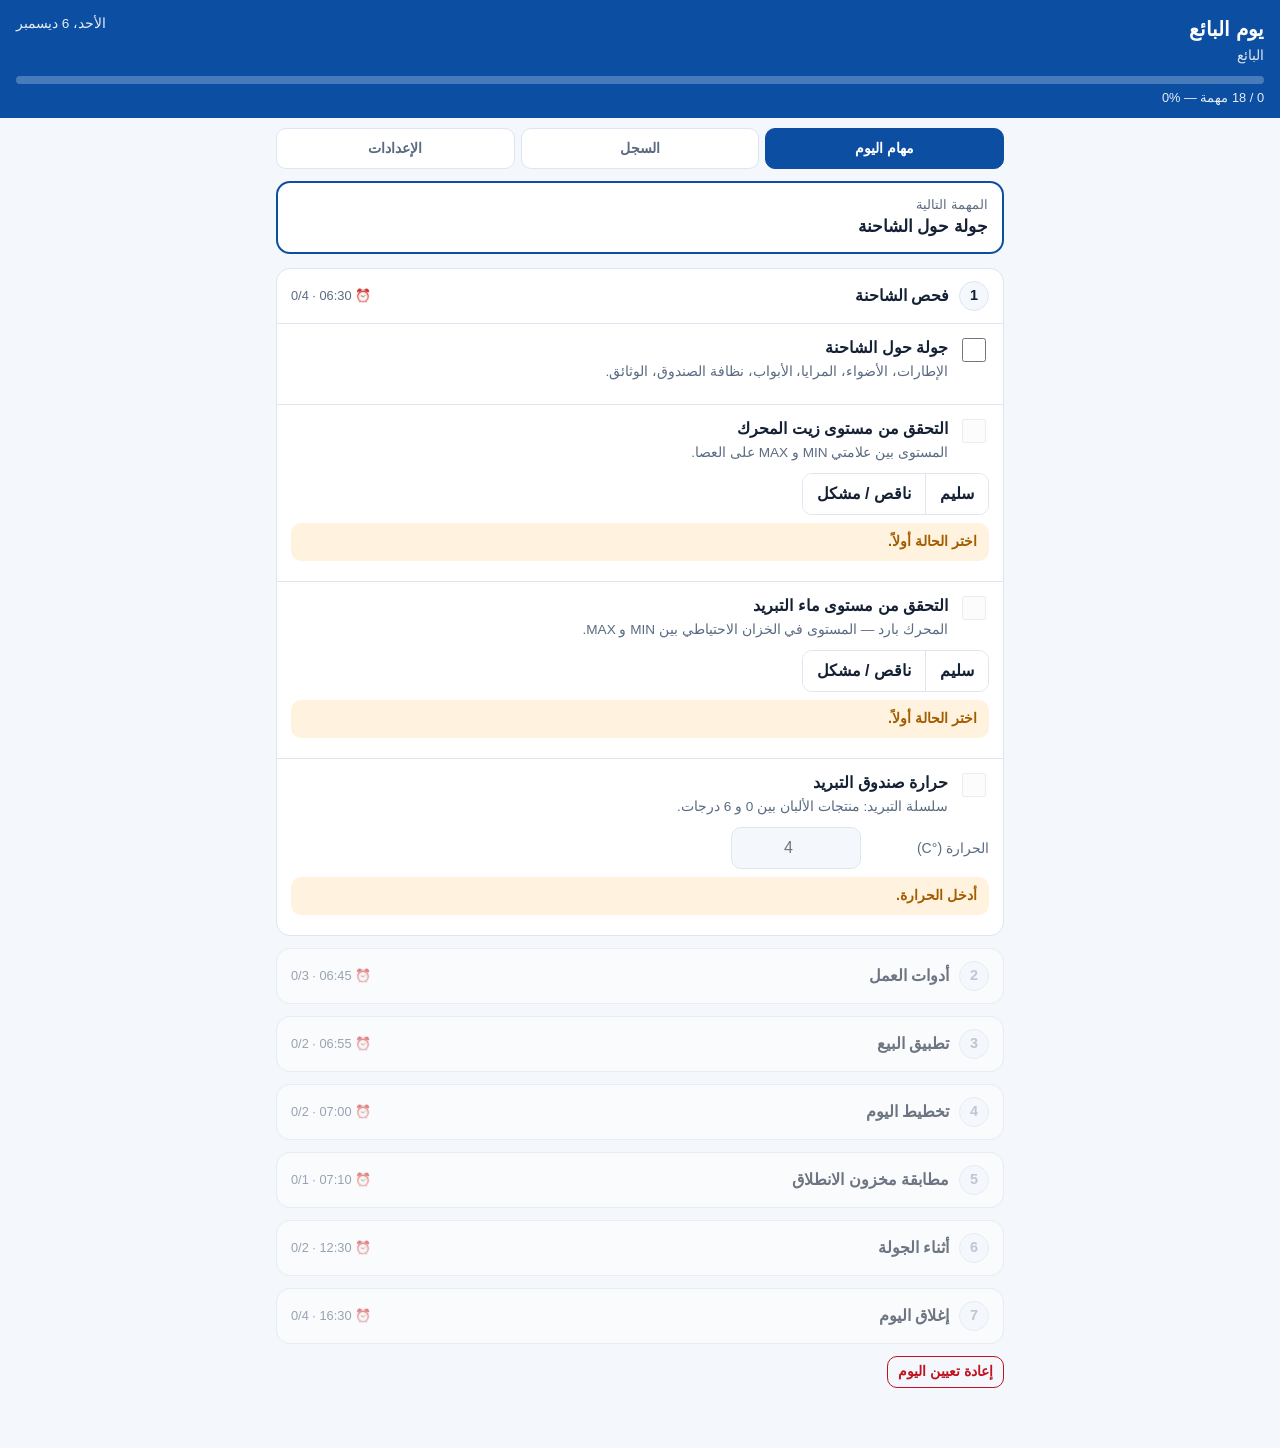
==== danone-vendeur/index.html @ bc98aaf3 "Add daily task reminder PWA for route salespeople Ordered checklist (truck, tools, sales app, client" ====
<!doctype html>
<html lang="ar" dir="rtl">
<head>
  <meta charset="utf-8">
  <meta name="viewport" content="width=device-width, initial-scale=1, viewport-fit=cover">
  <meta name="theme-color" content="#0b4ea2">
  <meta name="description" content="قائمة المهام اليومية للبائع بالترتيب مع التذكيرات والحسابات.">
  <title>يوم البائع</title>
  <link rel="manifest" href="manifest.json">
  <link rel="icon" href="icon.svg" type="image/svg+xml">
  <link rel="apple-touch-icon" href="icon.svg">
  <link rel="stylesheet" href="styles.css">
</head>
<body>
  <header class="topbar">
    <div class="topbar-row">
      <div>
        <h1>يوم البائع</h1>
        <p class="sub" id="who">—</p>
      </div>
      <div class="date" id="today">—</div>
    </div>
    <div class="progress" aria-label="نسبة الإنجاز">
      <div class="progress-bar" id="progressBar"></div>
    </div>
    <p class="progress-label" id="progressLabel">0%</p>
  </header>

  <nav class="tabs" role="tablist">
    <button class="tab active" data-view="day" role="tab">مهام اليوم</button>
    <button class="tab" data-view="history" role="tab">السجل</button>
    <button class="tab" data-view="settings" role="tab">الإعدادات</button>
  </nav>

  <div id="banner" class="banner hidden" role="alert"></div>

  <main id="view"></main>

  <script src="app.js"></script>
</body>
</html>
---- danone-vendeur/styles.css ----
:root {
  --bg: #f4f7fb;
  --card: #ffffff;
  --ink: #142033;
  --muted: #5b6b82;
  --line: #dde5f0;
  --brand: #0b4ea2;
  --brand-ink: #ffffff;
  --accent: #e30613;
  --ok: #138a4b;
  --ok-bg: #e5f5ec;
  --warn: #a35d00;
  --warn-bg: #fff3df;
  --bad: #c1121f;
  --bad-bg: #fde8ea;
  --lock: #9aa7b8;
  --radius: 14px;
}
@media (prefers-color-scheme: dark) {
  :root:not([data-theme="light"]) {
    --bg: #0e1520;
    --card: #172131;
    --ink: #e8eef7;
    --muted: #9aabc2;
    --line: #2a3850;
    --brand: #3d82e0;
    --ok: #4cc785;
    --ok-bg: #12301f;
    --warn: #f0b048;
    --warn-bg: #33270f;
    --bad: #ff6b74;
    --bad-bg: #3a161b;
    --lock: #5d6b80;
  }
}

* { box-sizing: border-box; }
html, body { margin: 0; }
body {
  background: var(--bg);
  color: var(--ink);
  font-family: "Segoe UI", Tahoma, "Noto Sans Arabic", "Geeza Pro", Arial, sans-serif;
  font-size: 16px;
  line-height: 1.5;
  padding-bottom: 48px;
}
button, input, textarea, select { font: inherit; color: inherit; }

.topbar {
  background: var(--brand);
  color: var(--brand-ink);
  padding: 14px 16px 10px;
  padding-top: max(14px, env(safe-area-inset-top));
  position: sticky; top: 0; z-index: 10;
}
.topbar-row { display: flex; justify-content: space-between; align-items: flex-start; gap: 12px; }
.topbar h1 { margin: 0; font-size: 1.25rem; }
.topbar .sub { margin: 2px 0 0; opacity: .85; font-size: .85rem; }
.topbar .date { font-size: .85rem; opacity: .9; text-align: left; }
.progress { margin-top: 10px; height: 8px; background: rgba(255,255,255,.25); border-radius: 99px; overflow: hidden; }
.progress-bar { height: 100%; width: 0; background: #fff; transition: width .3s; }
.progress-label { margin: 4px 0 0; font-size: .8rem; opacity: .9; }

.tabs { display: flex; gap: 6px; padding: 10px 16px 0; max-width: 760px; margin: 0 auto; }
.tab {
  flex: 1; border: 1px solid var(--line); background: var(--card); color: var(--muted);
  padding: 9px 6px; border-radius: 10px; cursor: pointer; font-weight: 600; font-size: .9rem;
}
.tab.active { background: var(--brand); color: var(--brand-ink); border-color: var(--brand); }

main { max-width: 760px; margin: 0 auto; padding: 12px 16px; }

.banner {
  max-width: 728px; margin: 10px auto 0; padding: 10px 14px; border-radius: 10px;
  background: var(--warn-bg); color: var(--warn); font-weight: 600; cursor: pointer;
}
.banner.hidden { display: none; }

.next {
  background: var(--card); border: 2px solid var(--brand); border-radius: var(--radius);
  padding: 12px 14px; margin-bottom: 14px;
}
.next .k { font-size: .8rem; color: var(--muted); }
.next .t { font-weight: 700; font-size: 1.05rem; }
.next.done { border-color: var(--ok); background: var(--ok-bg); }

.phase { background: var(--card); border: 1px solid var(--line); border-radius: var(--radius); margin-bottom: 12px; overflow: hidden; }
.phase > summary {
  list-style: none; cursor: pointer; padding: 12px 14px; display: flex; align-items: center; gap: 10px;
}
.phase > summary::-webkit-details-marker { display: none; }
.phase .num {
  flex: none; width: 30px; height: 30px; border-radius: 50%; display: grid; place-items: center;
  background: var(--bg); border: 1px solid var(--line); font-weight: 700; font-size: .9rem;
}
.phase.complete .num { background: var(--ok); color: #fff; border-color: var(--ok); }
.phase.locked { opacity: .6; }
.phase.locked .num { color: var(--lock); }
.phase .ph-title { flex: 1; font-weight: 700; }
.phase .ph-meta { font-size: .8rem; color: var(--muted); white-space: nowrap; }
.phase .locked-note { padding: 0 14px 12px; color: var(--muted); font-size: .9rem; }

.task { border-top: 1px solid var(--line); padding: 12px 14px; }
.task.done { background: var(--ok-bg); }
.task-head { display: flex; gap: 10px; align-items: flex-start; }
.task-head label { flex: 1; cursor: pointer; }
.task-title { font-weight: 600; }
.task-hint { font-size: .85rem; color: var(--muted); margin-top: 2px; }
.task input[type="checkbox"] { width: 24px; height: 24px; margin-top: 2px; accent-color: var(--ok); flex: none; }
.task input[type="checkbox"]:disabled { opacity: .4; }
.task-body { margin-top: 10px; }

.row { display: flex; flex-wrap: wrap; gap: 8px; align-items: center; margin-bottom: 8px; }
.row > label { font-size: .88rem; color: var(--muted); min-width: 120px; }
.field {
  border: 1px solid var(--line); background: var(--bg); border-radius: 10px; padding: 8px 10px; min-width: 0;
}
input.field[type="number"] { width: 130px; direction: ltr; text-align: center; }
textarea.field { width: 100%; min-height: 64px; resize: vertical; }
input.field[type="text"], input.field[type="tel"] { width: 100%; }

.seg { display: inline-flex; border: 1px solid var(--line); border-radius: 10px; overflow: hidden; }
.seg button { border: 0; background: var(--card); padding: 8px 14px; cursor: pointer; font-weight: 600; }
.seg button + button { border-right: 1px solid var(--line); }
.seg button.on-ok { background: var(--ok); color: #fff; }
.seg button.on-bad { background: var(--bad); color: #fff; }

.btn {
  border: 1px solid var(--brand); background: var(--brand); color: var(--brand-ink);
  border-radius: 10px; padding: 9px 14px; cursor: pointer; font-weight: 600;
}
.btn.ghost { background: transparent; color: var(--brand); }
.btn.wa { background: #1f9d55; border-color: #1f9d55; color: #fff; }
.btn.danger { background: transparent; color: var(--bad); border-color: var(--bad); }
.btn.sm { padding: 5px 10px; font-size: .85rem; }

.alert { border-radius: 10px; padding: 8px 12px; font-size: .9rem; margin: 8px 0; font-weight: 600; }
.alert.ok { background: var(--ok-bg); color: var(--ok); }
.alert.warn { background: var(--warn-bg); color: var(--warn); }
.alert.bad { background: var(--bad-bg); color: var(--bad); }

.kpis { display: grid; grid-template-columns: repeat(auto-fit, minmax(120px, 1fr)); gap: 8px; margin: 8px 0; }
.kpi { background: var(--bg); border: 1px solid var(--line); border-radius: 10px; padding: 8px 10px; }
.kpi .l { font-size: .78rem; color: var(--muted); }
.kpi .v { font-weight: 700; font-size: 1.1rem; direction: ltr; text-align: right; }
.kpi .v.ok { color: var(--ok); } .kpi .v.bad { color: var(--bad); } .kpi .v.warn { color: var(--warn); }

.table-wrap { overflow-x: auto; margin: 6px 0; }
table { width: 100%; border-collapse: collapse; font-size: .88rem; }
th, td { border-bottom: 1px solid var(--line); padding: 6px 4px; text-align: center; }
th { color: var(--muted); font-weight: 600; }
td:first-child, th:first-child { text-align: right; }
td input.field[type="number"] { width: 70px; padding: 6px 4px; }
td input.field[type="text"] { min-width: 110px; padding: 6px 8px; }
td.diff { font-weight: 700; direction: ltr; }
td.diff.ok { color: var(--ok); } td.diff.bad { color: var(--bad); }

ol.steps { margin: 0; padding-inline-start: 22px; }
ol.steps li { margin-bottom: 4px; }
ol.steps li b { color: var(--brand); }

.log { font-size: .85rem; color: var(--muted); margin: 6px 0 0; padding-inline-start: 18px; }

.card { background: var(--card); border: 1px solid var(--line); border-radius: var(--radius); padding: 14px; margin-bottom: 12px; }
.card h2 { margin: 0 0 10px; font-size: 1.05rem; }
.card h3 { margin: 14px 0 8px; font-size: .95rem; color: var(--muted); }
.muted { color: var(--muted); font-size: .88rem; }
.actions { display: flex; flex-wrap: wrap; gap: 8px; margin-top: 10px; }
.switch { display: flex; align-items: center; gap: 8px; margin: 8px 0; }
.switch input { width: 20px; height: 20px; }

@media (max-width: 420px) {
  .row > label { min-width: 100%; }
  input.field[type="number"] { width: 100%; }
  td input.field[type="number"] { width: 60px; }
}

pre.report { white-space: pre-wrap; direction: rtl; margin: 0; font-family: inherit; font-size: .9rem; }
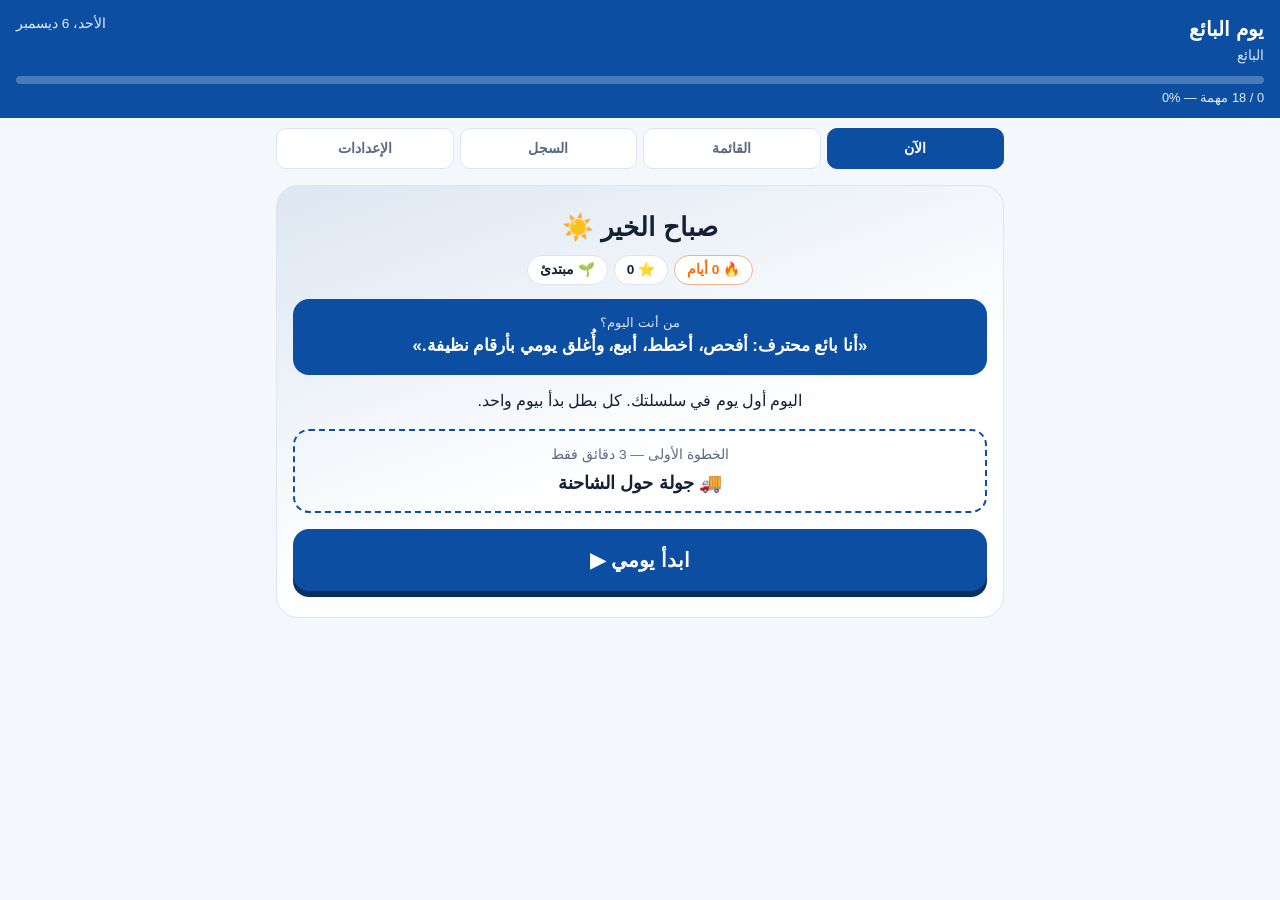
==== commit fb060c06: "Add Atomic Habits focus mode: one task at a time with streaks and rewards - Morning welcome screen: " ====
--- a/danone-vendeur/index.html
+++ b/danone-vendeur/index.html
@@ -27,7 +27,8 @@
   </header>
 
   <nav class="tabs" role="tablist">
-    <button class="tab active" data-view="day" role="tab">مهام اليوم</button>
+    <button class="tab active" data-view="focus" role="tab">الآن</button>
+    <button class="tab" data-view="day" role="tab">القائمة</button>
     <button class="tab" data-view="history" role="tab">السجل</button>
     <button class="tab" data-view="settings" role="tab">الإعدادات</button>
   </nav>
@@ -36,6 +37,9 @@
 
   <main id="view"></main>
 
+  <div id="celebrate" class="celebrate hidden" aria-live="polite"></div>
+
   <script src="app.js"></script>
+  <script src="focus.js"></script>
 </body>
 </html>
--- a/danone-vendeur/styles.css
+++ b/danone-vendeur/styles.css
@@ -176,3 +176,104 @@
 }
 
 pre.report { white-space: pre-wrap; direction: rtl; margin: 0; font-family: inherit; font-size: .9rem; }
+
+/* ===================== وضع خطوة بخطوة ===================== */
+:root { --gold: #f5b301; --fire: #ff6a00; }
+
+.chips { display: flex; flex-wrap: wrap; gap: 6px; justify-content: center; margin: 4px 0 12px; }
+.chip {
+  background: var(--card); border: 1px solid var(--line); border-radius: 99px;
+  padding: 4px 12px; font-size: .85rem; font-weight: 700;
+}
+.chip.fire { color: var(--fire); border-color: color-mix(in srgb, var(--fire) 40%, var(--line)); }
+
+/* Morning / finale screen */
+.intro {
+  text-align: center; padding: 22px 16px 26px; border-radius: 22px; margin-top: 4px;
+  background: linear-gradient(160deg, color-mix(in srgb, var(--brand) 14%, var(--card)), var(--card) 60%);
+  border: 1px solid var(--line);
+  animation: rise .45s ease-out;
+}
+.intro-sun { font-size: 1.6rem; font-weight: 800; margin-bottom: 8px; }
+.intro-msg { margin: 10px 4px; }
+.intro .kpis { text-align: right; }
+.identity {
+  margin: 14px 0; padding: 14px; border-radius: 16px;
+  background: var(--brand); color: var(--brand-ink);
+}
+.identity-k { font-size: .8rem; opacity: .85; }
+.identity-v { font-size: 1.05rem; font-weight: 700; line-height: 1.7; }
+.first-step {
+  margin: 16px 0; padding: 14px; border: 2px dashed var(--brand); border-radius: 16px;
+}
+.fs-k { color: var(--muted); font-size: .85rem; }
+.fs-v { font-size: 1.15rem; font-weight: 800; margin-top: 4px; }
+.trophy { font-size: 4.5rem; animation: pop .6s cubic-bezier(.2, 1.6, .4, 1); }
+
+.big-btn {
+  display: block; width: 100%; border: 0; border-radius: 16px; cursor: pointer;
+  padding: 16px; font-size: 1.25rem; font-weight: 800;
+  background: var(--brand); color: var(--brand-ink);
+  box-shadow: 0 6px 0 color-mix(in srgb, var(--brand) 60%, #000);
+  transition: transform .08s, box-shadow .08s;
+}
+.big-btn:active:not(:disabled) { transform: translateY(4px); box-shadow: 0 2px 0 color-mix(in srgb, var(--brand) 60%, #000); }
+.done-btn { background: var(--ok); box-shadow: 0 6px 0 color-mix(in srgb, var(--ok) 60%, #000); margin-top: 14px; }
+.done-btn:active:not(:disabled) { box-shadow: 0 2px 0 color-mix(in srgb, var(--ok) 60%, #000); }
+.big-btn:disabled { background: var(--lock); box-shadow: none; cursor: not-allowed; opacity: .7; }
+
+/* Progress dots grouped by phase */
+.dots { display: flex; justify-content: center; gap: 10px; flex-wrap: wrap; margin-bottom: 12px; }
+.dot-group { display: flex; gap: 4px; }
+.dot { width: 10px; height: 10px; border-radius: 50%; background: var(--line); }
+.dot.on { background: var(--ok); }
+.dot.now { background: var(--brand); box-shadow: 0 0 0 0 var(--brand); animation: pulse 1.4s infinite; }
+
+/* Task card */
+.f-card {
+  background: var(--card); border: 1px solid var(--line); border-radius: 22px;
+  padding: 18px 16px; text-align: center; animation: slideIn .35s ease-out;
+  box-shadow: 0 8px 24px rgba(0, 0, 0, .06);
+}
+.f-card.done { background: var(--card); }
+.f-phase { display: inline-block; font-size: .8rem; font-weight: 700; color: var(--brand); background: var(--bg); border-radius: 99px; padding: 3px 12px; }
+.f-icon { font-size: 3.6rem; line-height: 1.2; margin: 10px 0 2px; }
+.f-step { font-size: .85rem; color: var(--muted); }
+.f-title { font-size: 1.35rem; margin: 6px 0; line-height: 1.5; }
+.f-hint { margin: 4px 0; color: var(--muted); }
+.f-why { margin: 10px 0 4px; padding: 8px 12px; background: var(--warn-bg); color: var(--warn); border-radius: 12px; font-size: .9rem; font-weight: 600; }
+.f-body { text-align: right; margin-top: 12px; }
+.f-body:empty { display: none; }
+.f-card .seg { display: flex; width: 100%; }
+.f-card .seg button { flex: 1; padding: 12px; }
+.after { text-align: center; color: var(--muted); font-size: .9rem; margin: 14px 0 4px; }
+.road { text-align: center; background: var(--ok-bg); color: var(--ok); border-radius: 14px; padding: 10px; margin-bottom: 12px; font-weight: 600; }
+.link-btn { display: block; margin: 12px auto 0; background: none; border: 0; color: var(--brand); text-decoration: underline; cursor: pointer; font-weight: 600; }
+
+/* Celebration overlay */
+.celebrate {
+  position: fixed; inset: 0; z-index: 50; display: grid; place-items: center;
+  background: color-mix(in srgb, var(--bg) 70%, transparent); backdrop-filter: blur(3px); cursor: pointer;
+}
+.celebrate.hidden { display: none; }
+.cel-box {
+  background: var(--card); border-radius: 24px; padding: 24px 30px; text-align: center; max-width: 86vw;
+  box-shadow: 0 16px 40px rgba(0, 0, 0, .18); animation: pop .5s cubic-bezier(.2, 1.6, .4, 1);
+}
+.cel-icon { font-size: 3.4rem; }
+.cel-box.big .cel-icon { font-size: 4.6rem; }
+.cel-pts { direction: ltr; font-size: 2rem; font-weight: 900; color: var(--gold); }
+.cel-msg { font-size: 1.2rem; font-weight: 800; }
+.cel-id { margin-top: 8px; color: var(--brand); font-weight: 700; }
+.confetti { position: fixed; inset: 0; pointer-events: none; overflow: hidden; }
+.confetti i { position: absolute; top: -12px; width: 9px; height: 14px; border-radius: 2px; animation: fall 1.2s ease-in forwards; }
+
+@keyframes fall { to { top: 105vh; transform: rotate(540deg); } }
+@keyframes pop { 0% { transform: scale(.4); opacity: 0; } 100% { transform: scale(1); opacity: 1; } }
+@keyframes rise { from { transform: translateY(16px); opacity: 0; } to { transform: none; opacity: 1; } }
+@keyframes slideIn { from { transform: translateX(-30px); opacity: 0; } to { transform: none; opacity: 1; } }
+@keyframes pulse { 0% { box-shadow: 0 0 0 0 color-mix(in srgb, var(--brand) 60%, transparent); } 100% { box-shadow: 0 0 0 8px transparent; } }
+@media (prefers-reduced-motion: reduce) {
+  .intro, .f-card, .cel-box, .trophy, .dot.now { animation: none; }
+  .confetti { display: none; }
+}
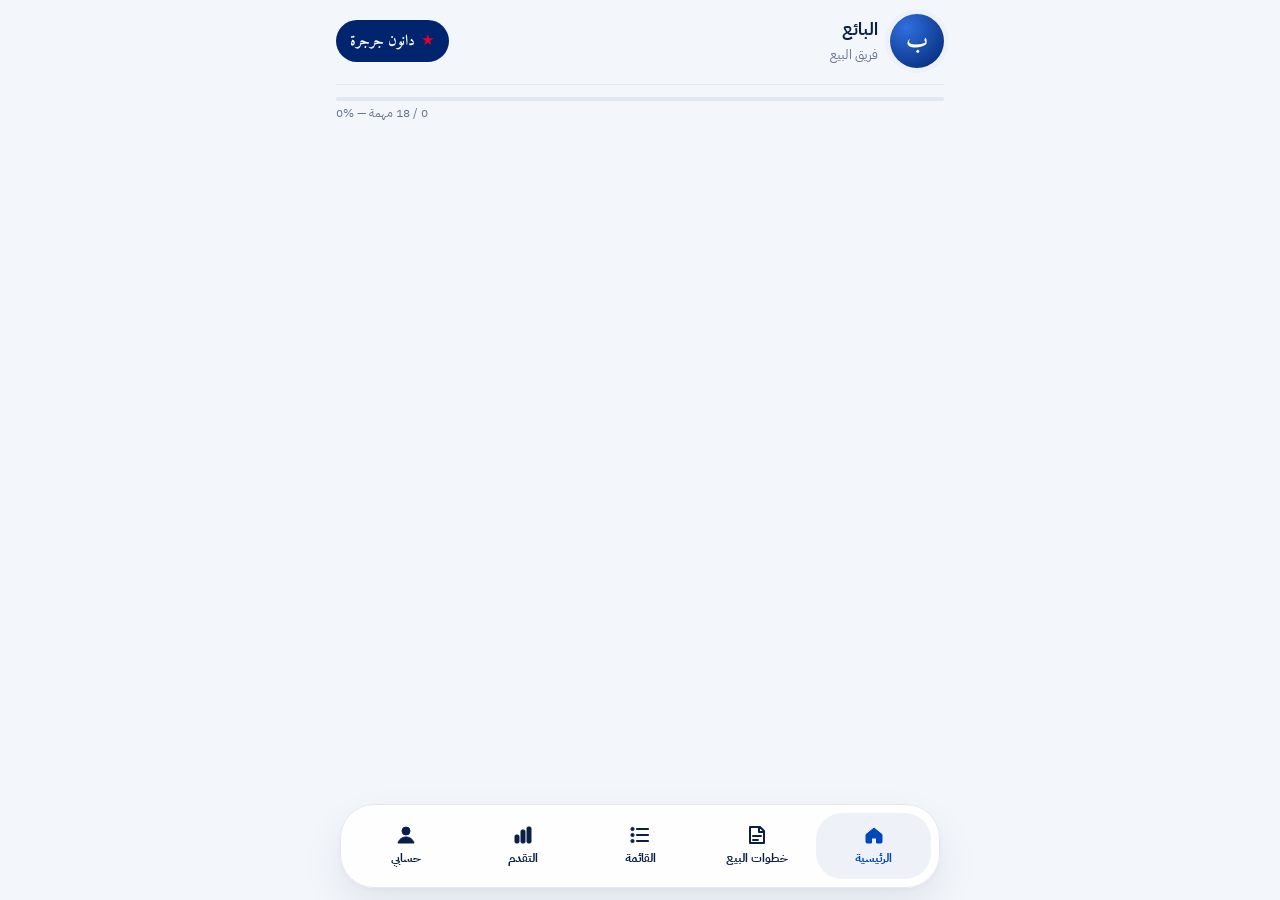
==== commit 6a74d8d3: "V2: Danone Djurdjura look, card-based daily flow, swipeable sales steps; keep v1 - Preserve the prev" ====
--- a/danone-vendeur/index.html
+++ b/danone-vendeur/index.html
@@ -3,39 +3,66 @@
 <head>
   <meta charset="utf-8">
   <meta name="viewport" content="width=device-width, initial-scale=1, viewport-fit=cover">
-  <meta name="theme-color" content="#0b4ea2">
-  <meta name="description" content="قائمة المهام اليومية للبائع بالترتيب مع التذكيرات والحسابات.">
-  <title>يوم البائع</title>
+  <meta name="theme-color" content="#F3F6FB" media="(prefers-color-scheme: light)">
+  <meta name="theme-color" content="#071330" media="(prefers-color-scheme: dark)">
+  <meta name="description" content="تطبيق البائع — مهام البائع اليومية خطوة بخطوة لفريق البيع في دانون جرجرة.">
+  <title>تطبيق البائع</title>
   <link rel="manifest" href="manifest.json">
   <link rel="icon" href="icon.svg" type="image/svg+xml">
-  <link rel="apple-touch-icon" href="icon.svg">
+  <link rel="apple-touch-icon" href="apple-touch-icon.png">
+  <meta name="apple-mobile-web-app-capable" content="yes">
+  <meta name="mobile-web-app-capable" content="yes">
+  <meta name="apple-mobile-web-app-title" content="تطبيق البائع">
+  <meta name="apple-mobile-web-app-status-bar-style" content="default">
+  <link rel="stylesheet" href="fonts/fonts.css">
   <link rel="stylesheet" href="styles.css">
 </head>
 <body>
-  <header class="topbar">
-    <div class="topbar-row">
-      <div>
-        <h1>يوم البائع</h1>
-        <p class="sub" id="who">—</p>
+  <header class="top">
+    <div class="top-row">
+      <button class="avatar tab-link" id="avatar" data-go="settings" aria-label="الإعدادات">ب</button>
+      <div class="who">
+        <div class="who-name" id="who">مرحباً</div>
+        <div class="who-sub" id="whoSub">فريق البيع</div>
       </div>
-      <div class="date" id="today">—</div>
+      <div class="brand">
+        <img class="brand-logo" src="brand/logo.png" alt="" onerror="this.remove()">
+        <span class="brand-name">دانون جرجرة</span>
+      </div>
     </div>
+    <div class="week" id="week"></div>
     <div class="progress" aria-label="نسبة الإنجاز">
       <div class="progress-bar" id="progressBar"></div>
+      <span class="progress-label" id="progressLabel">0/18</span>
     </div>
-    <p class="progress-label" id="progressLabel">0%</p>
   </header>
-
-  <nav class="tabs" role="tablist">
-    <button class="tab active" data-view="focus" role="tab">الآن</button>
-    <button class="tab" data-view="day" role="tab">القائمة</button>
-    <button class="tab" data-view="history" role="tab">السجل</button>
-    <button class="tab" data-view="settings" role="tab">الإعدادات</button>
-  </nav>
 
   <div id="banner" class="banner hidden" role="alert"></div>
 
   <main id="view"></main>
+
+  <nav class="tabbar" role="tablist" aria-label="التنقل">
+    <button class="tab active" data-view="focus" role="tab">
+      <svg viewBox="0 0 24 24" aria-hidden="true"><path d="M4 11.5 12 5l8 6.5V19a1 1 0 0 1-1 1h-4.5v-5h-5v5H5a1 1 0 0 1-1-1z"/></svg>
+      <span>الرئيسية</span>
+    </button>
+    <button class="tab" data-view="steps" role="tab">
+      <svg viewBox="0 0 24 24" aria-hidden="true"><path d="M5 4h10l4 4v12H5zM14 4v5h5" fill="none" stroke-width="2" stroke-linejoin="round"/><path d="M8 13h8M8 17h5" fill="none" stroke-width="2" stroke-linecap="round"/></svg>
+      <span>خطوات البيع</span>
+    </button>
+    <button class="tab" data-view="day" role="tab">
+      <svg viewBox="0 0 24 24" aria-hidden="true"><path d="M9 6h11M9 12h11M9 18h11" fill="none" stroke-width="2.2" stroke-linecap="round"/><circle cx="4.5" cy="6" r="1.6"/><circle cx="4.5" cy="12" r="1.6"/><circle cx="4.5" cy="18" r="1.6"/></svg>
+      <span>القائمة</span>
+    </button>
+    <button class="tab" data-view="history" role="tab">
+      <svg viewBox="0 0 24 24" aria-hidden="true"><rect x="4" y="12" width="4" height="8" rx="1.2"/><rect x="10" y="7" width="4" height="13" rx="1.2"/><rect x="16" y="4" width="4" height="16" rx="1.2"/></svg>
+      <span>التقدم</span>
+    </button>
+    <button class="tab" data-view="settings" role="tab">
+      <svg viewBox="0 0 24 24" aria-hidden="true"><circle cx="12" cy="8" r="4"/><path d="M4 20c1.2-4 4.4-6 8-6s6.8 2 8 6z"/></svg>
+      <span>حسابي</span>
+    </button>
+  </nav>
 
   <div id="celebrate" class="celebrate hidden" aria-live="polite"></div>
 
--- a/danone-vendeur/fonts/fonts.css
+++ b/danone-vendeur/fonts/fonts.css
@@ -0,0 +1,90 @@
+/* arabic */
+@font-face {
+  font-family: 'Amiri';
+  font-style: normal;
+  font-weight: 400;
+  font-display: swap;
+  src: url(Amiri-400-arabic.woff2) format('woff2');
+  unicode-range: U+0600-06FF, U+0750-077F, U+0870-088E, U+0890-0891, U+0897-08E1, U+08E3-08FF, U+200C-200E, U+2010-2011, U+204F, U+2E41, U+FB50-FDFF, U+FE70-FE74, U+FE76-FEFC, U+102E0-102FB, U+10E60-10E7E, U+10EC2-10EC4, U+10EFC-10EFF, U+1EE00-1EE03, U+1EE05-1EE1F, U+1EE21-1EE22, U+1EE24, U+1EE27, U+1EE29-1EE32, U+1EE34-1EE37, U+1EE39, U+1EE3B, U+1EE42, U+1EE47, U+1EE49, U+1EE4B, U+1EE4D-1EE4F, U+1EE51-1EE52, U+1EE54, U+1EE57, U+1EE59, U+1EE5B, U+1EE5D, U+1EE5F, U+1EE61-1EE62, U+1EE64, U+1EE67-1EE6A, U+1EE6C-1EE72, U+1EE74-1EE77, U+1EE79-1EE7C, U+1EE7E, U+1EE80-1EE89, U+1EE8B-1EE9B, U+1EEA1-1EEA3, U+1EEA5-1EEA9, U+1EEAB-1EEBB, U+1EEF0-1EEF1;
+}
+/* latin */
+@font-face {
+  font-family: 'Amiri';
+  font-style: normal;
+  font-weight: 400;
+  font-display: swap;
+  src: url(Amiri-400-latin.woff2) format('woff2');
+  unicode-range: U+0000-00FF, U+0131, U+0152-0153, U+02BB-02BC, U+02C6, U+02DA, U+02DC, U+0304, U+0308, U+0329, U+2000-206F, U+20AC, U+2122, U+2191, U+2193, U+2212, U+2215, U+FEFF, U+FFFD;
+}
+/* arabic */
+@font-face {
+  font-family: 'Amiri';
+  font-style: normal;
+  font-weight: 700;
+  font-display: swap;
+  src: url(Amiri-700-arabic.woff2) format('woff2');
+  unicode-range: U+0600-06FF, U+0750-077F, U+0870-088E, U+0890-0891, U+0897-08E1, U+08E3-08FF, U+200C-200E, U+2010-2011, U+204F, U+2E41, U+FB50-FDFF, U+FE70-FE74, U+FE76-FEFC, U+102E0-102FB, U+10E60-10E7E, U+10EC2-10EC4, U+10EFC-10EFF, U+1EE00-1EE03, U+1EE05-1EE1F, U+1EE21-1EE22, U+1EE24, U+1EE27, U+1EE29-1EE32, U+1EE34-1EE37, U+1EE39, U+1EE3B, U+1EE42, U+1EE47, U+1EE49, U+1EE4B, U+1EE4D-1EE4F, U+1EE51-1EE52, U+1EE54, U+1EE57, U+1EE59, U+1EE5B, U+1EE5D, U+1EE5F, U+1EE61-1EE62, U+1EE64, U+1EE67-1EE6A, U+1EE6C-1EE72, U+1EE74-1EE77, U+1EE79-1EE7C, U+1EE7E, U+1EE80-1EE89, U+1EE8B-1EE9B, U+1EEA1-1EEA3, U+1EEA5-1EEA9, U+1EEAB-1EEBB, U+1EEF0-1EEF1;
+}
+/* latin */
+@font-face {
+  font-family: 'Amiri';
+  font-style: normal;
+  font-weight: 700;
+  font-display: swap;
+  src: url(Amiri-700-latin.woff2) format('woff2');
+  unicode-range: U+0000-00FF, U+0131, U+0152-0153, U+02BB-02BC, U+02C6, U+02DA, U+02DC, U+0304, U+0308, U+0329, U+2000-206F, U+20AC, U+2122, U+2191, U+2193, U+2212, U+2215, U+FEFF, U+FFFD;
+}
+/* arabic */
+@font-face {
+  font-family: 'IBM Plex Sans Arabic';
+  font-style: normal;
+  font-weight: 400;
+  font-display: swap;
+  src: url(IBMPlexSansArabic-400-arabic.woff2) format('woff2');
+  unicode-range: U+0600-06FF, U+0750-077F, U+0870-088E, U+0890-0891, U+0897-08E1, U+08E3-08FF, U+200C-200E, U+2010-2011, U+204F, U+2E41, U+FB50-FDFF, U+FE70-FE74, U+FE76-FEFC, U+102E0-102FB, U+10E60-10E7E, U+10EC2-10EC4, U+10EFC-10EFF, U+1EE00-1EE03, U+1EE05-1EE1F, U+1EE21-1EE22, U+1EE24, U+1EE27, U+1EE29-1EE32, U+1EE34-1EE37, U+1EE39, U+1EE3B, U+1EE42, U+1EE47, U+1EE49, U+1EE4B, U+1EE4D-1EE4F, U+1EE51-1EE52, U+1EE54, U+1EE57, U+1EE59, U+1EE5B, U+1EE5D, U+1EE5F, U+1EE61-1EE62, U+1EE64, U+1EE67-1EE6A, U+1EE6C-1EE72, U+1EE74-1EE77, U+1EE79-1EE7C, U+1EE7E, U+1EE80-1EE89, U+1EE8B-1EE9B, U+1EEA1-1EEA3, U+1EEA5-1EEA9, U+1EEAB-1EEBB, U+1EEF0-1EEF1;
+}
+/* latin */
+@font-face {
+  font-family: 'IBM Plex Sans Arabic';
+  font-style: normal;
+  font-weight: 400;
+  font-display: swap;
+  src: url(IBMPlexSansArabic-400-latin.woff2) format('woff2');
+  unicode-range: U+0000-00FF, U+0131, U+0152-0153, U+02BB-02BC, U+02C6, U+02DA, U+02DC, U+0304, U+0308, U+0329, U+2000-206F, U+20AC, U+2122, U+2191, U+2193, U+2212, U+2215, U+FEFF, U+FFFD;
+}
+/* arabic */
+@font-face {
+  font-family: 'IBM Plex Sans Arabic';
+  font-style: normal;
+  font-weight: 500;
+  font-display: swap;
+  src: url(IBMPlexSansArabic-500-arabic.woff2) format('woff2');
+  unicode-range: U+0600-06FF, U+0750-077F, U+0870-088E, U+0890-0891, U+0897-08E1, U+08E3-08FF, U+200C-200E, U+2010-2011, U+204F, U+2E41, U+FB50-FDFF, U+FE70-FE74, U+FE76-FEFC, U+102E0-102FB, U+10E60-10E7E, U+10EC2-10EC4, U+10EFC-10EFF, U+1EE00-1EE03, U+1EE05-1EE1F, U+1EE21-1EE22, U+1EE24, U+1EE27, U+1EE29-1EE32, U+1EE34-1EE37, U+1EE39, U+1EE3B, U+1EE42, U+1EE47, U+1EE49, U+1EE4B, U+1EE4D-1EE4F, U+1EE51-1EE52, U+1EE54, U+1EE57, U+1EE59, U+1EE5B, U+1EE5D, U+1EE5F, U+1EE61-1EE62, U+1EE64, U+1EE67-1EE6A, U+1EE6C-1EE72, U+1EE74-1EE77, U+1EE79-1EE7C, U+1EE7E, U+1EE80-1EE89, U+1EE8B-1EE9B, U+1EEA1-1EEA3, U+1EEA5-1EEA9, U+1EEAB-1EEBB, U+1EEF0-1EEF1;
+}
+/* latin */
+@font-face {
+  font-family: 'IBM Plex Sans Arabic';
+  font-style: normal;
+  font-weight: 500;
+  font-display: swap;
+  src: url(IBMPlexSansArabic-500-latin.woff2) format('woff2');
+  unicode-range: U+0000-00FF, U+0131, U+0152-0153, U+02BB-02BC, U+02C6, U+02DA, U+02DC, U+0304, U+0308, U+0329, U+2000-206F, U+20AC, U+2122, U+2191, U+2193, U+2212, U+2215, U+FEFF, U+FFFD;
+}
+/* arabic */
+@font-face {
+  font-family: 'IBM Plex Sans Arabic';
+  font-style: normal;
+  font-weight: 700;
+  font-display: swap;
+  src: url(IBMPlexSansArabic-700-arabic.woff2) format('woff2');
+  unicode-range: U+0600-06FF, U+0750-077F, U+0870-088E, U+0890-0891, U+0897-08E1, U+08E3-08FF, U+200C-200E, U+2010-2011, U+204F, U+2E41, U+FB50-FDFF, U+FE70-FE74, U+FE76-FEFC, U+102E0-102FB, U+10E60-10E7E, U+10EC2-10EC4, U+10EFC-10EFF, U+1EE00-1EE03, U+1EE05-1EE1F, U+1EE21-1EE22, U+1EE24, U+1EE27, U+1EE29-1EE32, U+1EE34-1EE37, U+1EE39, U+1EE3B, U+1EE42, U+1EE47, U+1EE49, U+1EE4B, U+1EE4D-1EE4F, U+1EE51-1EE52, U+1EE54, U+1EE57, U+1EE59, U+1EE5B, U+1EE5D, U+1EE5F, U+1EE61-1EE62, U+1EE64, U+1EE67-1EE6A, U+1EE6C-1EE72, U+1EE74-1EE77, U+1EE79-1EE7C, U+1EE7E, U+1EE80-1EE89, U+1EE8B-1EE9B, U+1EEA1-1EEA3, U+1EEA5-1EEA9, U+1EEAB-1EEBB, U+1EEF0-1EEF1;
+}
+/* latin */
+@font-face {
+  font-family: 'IBM Plex Sans Arabic';
+  font-style: normal;
+  font-weight: 700;
+  font-display: swap;
+  src: url(IBMPlexSansArabic-700-latin.woff2) format('woff2');
+  unicode-range: U+0000-00FF, U+0131, U+0152-0153, U+02BB-02BC, U+02C6, U+02DA, U+02DC, U+0304, U+0308, U+0329, U+2000-206F, U+20AC, U+2122, U+2191, U+2193, U+2212, U+2215, U+FEFF, U+FFFD;
+}
--- a/danone-vendeur/styles.css
+++ b/danone-vendeur/styles.css
@@ -1,37 +1,51 @@
+/* ============================================================
+   تطبيق البائع V2 — هوية دانون جرجرة
+   Layout: one tall "blob" card per task on a milk-white ground,
+   week strip on top, floating pill tab bar at the bottom.
+   ============================================================ */
 :root {
-  --bg: #f4f7fb;
-  --card: #ffffff;
-  --ink: #142033;
-  --muted: #5b6b82;
-  --line: #dde5f0;
-  --brand: #0b4ea2;
-  --brand-ink: #ffffff;
-  --accent: #e30613;
-  --ok: #138a4b;
-  --ok-bg: #e5f5ec;
-  --warn: #a35d00;
-  --warn-bg: #fff3df;
-  --bad: #c1121f;
-  --bad-bg: #fde8ea;
-  --lock: #9aa7b8;
-  --radius: 14px;
+  /* Color — Danone blue, star red, milk white */
+  --bg: #F3F6FB;          /* milk */
+  --card: #FFFFFF;
+  --ink: #0A1E46;         /* night blue text */
+  --muted: #66748F;
+  --line: #E2E8F2;
+  --soft: #EEF2F8;        /* pill / chip ground */
+  --brand: #0047BA;       /* Danone blue */
+  --brand-deep: #00256E;
+  --brand-soft: #E8EFFC;
+  --brand-ink: #FFFFFF;
+  --accent: #E4002B;      /* star red */
+  --gold-a: #FFDA7B; --gold-b: #F2AE3D; --gold-ink: #2B1A00;
+  --fire-a: #FFA25C; --fire-b: #E8452C;
+  --ok: #128A4A; --ok-bg: #E4F5EB;
+  --warn: #9A5B00; --warn-bg: #FFF3DD;
+  --bad: #C1121F; --bad-bg: #FDE7EA;
+  --lock: #A9B4C7;
+  --shadow: 0 18px 40px rgba(10, 30, 70, .08), 0 2px 6px rgba(10, 30, 70, .04);
+
+  /* Type */
+  --display: 'Amiri', 'Noto Naskh Arabic', 'Times New Roman', serif;
+  --ui: 'IBM Plex Sans Arabic', system-ui, 'Segoe UI', Tahoma, sans-serif;
+
+  --radius: 18px;
+  --tabbar-h: 84px;
 }
 @media (prefers-color-scheme: dark) {
   :root:not([data-theme="light"]) {
-    --bg: #0e1520;
-    --card: #172131;
-    --ink: #e8eef7;
-    --muted: #9aabc2;
-    --line: #2a3850;
-    --brand: #3d82e0;
-    --ok: #4cc785;
-    --ok-bg: #12301f;
-    --warn: #f0b048;
-    --warn-bg: #33270f;
-    --bad: #ff6b74;
-    --bad-bg: #3a161b;
-    --lock: #5d6b80;
+    --bg: #071330; --card: #0F2150; --ink: #EAF0FB; --muted: #9DAAC6; --line: #233663; --soft: #182C60;
+    --brand: #4F82F7; --brand-deep: #2D5BD0; --brand-soft: #16295E; --brand-ink: #FFFFFF; --accent: #FF4D6A;
+    --ok: #4CC785; --ok-bg: #0F3324; --warn: #F2B54E; --warn-bg: #362A10; --bad: #FF6B7A; --bad-bg: #3B1420;
+    --lock: #4C5F8C; --shadow: 0 18px 40px rgba(0, 0, 0, .35);
+    color-scheme: dark;
   }
+}
+:root[data-theme="dark"] {
+  --bg: #071330; --card: #0F2150; --ink: #EAF0FB; --muted: #9DAAC6; --line: #233663; --soft: #182C60;
+  --brand: #4F82F7; --brand-deep: #2D5BD0; --brand-soft: #16295E; --brand-ink: #FFFFFF; --accent: #FF4D6A;
+  --ok: #4CC785; --ok-bg: #0F3324; --warn: #F2B54E; --warn-bg: #362A10; --bad: #FF6B7A; --bad-bg: #3B1420;
+  --lock: #4C5F8C; --shadow: 0 18px 40px rgba(0, 0, 0, .35);
+  color-scheme: dark;
 }
 
 * { box-sizing: border-box; }
@@ -39,241 +53,307 @@
 body {
   background: var(--bg);
   color: var(--ink);
-  font-family: "Segoe UI", Tahoma, "Noto Sans Arabic", "Geeza Pro", Arial, sans-serif;
+  font-family: var(--ui);
   font-size: 16px;
-  line-height: 1.5;
-  padding-bottom: 48px;
+  line-height: 1.6;
+  padding-bottom: calc(var(--tabbar-h) + 28px + env(safe-area-inset-bottom, 0px));
+  overflow-x: clip;
+  -webkit-tap-highlight-color: transparent;
 }
 button, input, textarea, select { font: inherit; color: inherit; }
-
-.topbar {
-  background: var(--brand);
-  color: var(--brand-ink);
-  padding: 14px 16px 10px;
-  padding-top: max(14px, env(safe-area-inset-top));
-  position: sticky; top: 0; z-index: 10;
-}
-.topbar-row { display: flex; justify-content: space-between; align-items: flex-start; gap: 12px; }
-.topbar h1 { margin: 0; font-size: 1.25rem; }
-.topbar .sub { margin: 2px 0 0; opacity: .85; font-size: .85rem; }
-.topbar .date { font-size: .85rem; opacity: .9; text-align: left; }
-.progress { margin-top: 10px; height: 8px; background: rgba(255,255,255,.25); border-radius: 99px; overflow: hidden; }
-.progress-bar { height: 100%; width: 0; background: #fff; transition: width .3s; }
-.progress-label { margin: 4px 0 0; font-size: .8rem; opacity: .9; }
-
-.tabs { display: flex; gap: 6px; padding: 10px 16px 0; max-width: 760px; margin: 0 auto; }
+button:focus-visible, a:focus-visible, input:focus-visible, textarea:focus-visible { outline: 3px solid color-mix(in srgb, var(--brand) 55%, transparent); outline-offset: 2px; }
+a { color: var(--brand); }
+.display { font-family: var(--display); font-weight: 700; text-wrap: balance; line-height: 1.35; margin: 0; }
+.eyebrow { font-size: .78rem; letter-spacing: .06em; color: var(--muted); text-transform: uppercase; }
+.muted { color: var(--muted); font-size: .9rem; }
+
+/* ---------- Header ---------- */
+.top { max-width: 640px; margin: 0 auto; padding: max(14px, env(safe-area-inset-top, 0px)) 16px 0; }
+.top-row { display: flex; align-items: center; gap: 12px; }
+.avatar {
+  flex: none; width: 54px; height: 54px; border-radius: 50%; border: 0; cursor: pointer;
+  display: grid; place-items: center; font-family: var(--display); font-size: 1.5rem; font-weight: 700;
+  color: var(--brand-ink); background: radial-gradient(circle at 30% 25%, #2F6FE0, var(--brand-deep));
+  box-shadow: 0 0 0 5px var(--soft);
+}
+.who { flex: 1; min-width: 0; }
+.who-name { font-weight: 700; font-size: 1.05rem; }
+.who-sub { font-size: .82rem; color: var(--muted); white-space: nowrap; overflow: hidden; text-overflow: ellipsis; }
+.brand { display: flex; align-items: center; gap: 8px; padding: 8px 14px; border-radius: 99px; background: var(--brand-deep); color: #fff; }
+.brand-logo { height: 22px; width: auto; }
+.brand-name { font-family: var(--display); font-weight: 700; font-size: .95rem; white-space: nowrap; }
+.brand-name::before { content: "★"; color: var(--accent); margin-inline-end: 6px; font-family: var(--ui); }
+
+.week { display: grid; grid-template-columns: repeat(7, 1fr); margin-top: 16px; border-bottom: 1px solid var(--line); }
+.wd { display: flex; flex-direction: column; align-items: center; gap: 2px; padding-bottom: 10px; position: relative; color: var(--muted); }
+.wd-n { font-size: .74rem; }
+.wd-d { font-size: 1.05rem; font-weight: 600; width: 38px; height: 34px; display: grid; place-items: center; border-radius: 99px; font-variant-numeric: tabular-nums; }
+.wd.full .wd-d { color: var(--brand); }
+.wd.full::after, .wd.part::after { content: ""; position: absolute; bottom: 4px; width: 5px; height: 5px; border-radius: 50%; background: var(--brand); }
+.wd.part::after { background: transparent; box-shadow: inset 0 0 0 1.5px var(--brand); }
+.wd.off .wd-d { opacity: .45; }
+.wd.today { color: var(--ink); font-weight: 700; }
+.wd.today .wd-d { background: var(--ink); color: var(--bg); }
+.wd.today::before { content: ""; position: absolute; bottom: -1px; inset-inline: 10%; height: 2px; background: var(--ink); }
+.wd.today::after { display: none; }
+
+.progress { position: relative; height: 4px; margin: 12px 0 0; background: var(--line); border-radius: 99px; }
+.progress-bar { height: 100%; width: 0; border-radius: 99px; background: linear-gradient(90deg, var(--accent), var(--brand)); transition: width .4s; }
+.progress-label { position: absolute; inset-inline-end: 0; top: 8px; font-size: .72rem; color: var(--muted); font-variant-numeric: tabular-nums; }
+
+/* ---------- Main ---------- */
+main { max-width: 640px; margin: 0 auto; padding: 22px 16px 0; }
+.banner {
+  max-width: 608px; margin: 12px auto 0; padding: 10px 14px; border-radius: 14px;
+  background: var(--warn-bg); color: var(--warn); font-weight: 600; cursor: pointer;
+}
+.banner.hidden { display: none; }
+
+.stack { display: flex; flex-direction: column; gap: 22px; }
+
+/* The signature card: soft superellipse "blob" */
+.blob {
+  position: relative; background: var(--card); color: var(--ink);
+  border-radius: min(46%, 180px) min(46%, 180px) min(42%, 160px) min(42%, 160px) / 96px 96px 120px 120px;
+  padding: 70px clamp(22px, 7vw, 40px) 64px; text-align: center; box-shadow: var(--shadow);
+}
+.blob.enter { animation: rise .45s cubic-bezier(.2, .9, .3, 1.1); }
+.pill-btn {
+  position: absolute; top: 18px; left: 50%; transform: translateX(-50%);
+  width: 64px; height: 40px; border: 0; border-radius: 20px; background: var(--soft); color: var(--ink);
+  display: grid; place-items: center; font-weight: 800; letter-spacing: .12em; cursor: pointer;
+}
+.pill-btn svg { width: 22px; height: 22px; stroke: currentColor; }
+.badge {
+  position: absolute; top: -12px; left: -6px; width: 80px; height: 80px;
+  border-radius: 42% 58% 46% 54% / 50% 44% 56% 50%;
+  background: linear-gradient(160deg, var(--gold-a), var(--gold-b)); color: var(--gold-ink);
+  display: grid; place-items: center; align-content: center; gap: 0;
+  box-shadow: 0 10px 22px rgba(242, 174, 61, .35);
+}
+.badge svg { width: 26px; height: 26px; fill: currentColor; }
+.badge b { font-size: 1.35rem; line-height: 1.1; font-variant-numeric: tabular-nums; }
+.badge.hot { background: linear-gradient(160deg, var(--fire-a), var(--fire-b)); color: #fff; box-shadow: 0 10px 22px rgba(232, 69, 44, .35); }
+
+.phase-chip { display: inline-flex; flex-wrap: wrap; justify-content: center; gap: 6px; font-size: .78rem; font-weight: 600; color: var(--brand); background: var(--brand-soft); border-radius: 99px; padding: 4px 12px; margin-bottom: 14px; }
+.phase-chip span { color: var(--muted); font-weight: 500; }
+.task-title { font-size: clamp(1.7rem, 7.4vw, 2.3rem); }
+.t-icon { font-family: var(--ui); }
+.fr { color: var(--muted); font-size: .9rem; margin-top: 2px; }
+.become { margin: 22px 0 6px; }
+.become-k { color: var(--muted); font-size: .95rem; }
+.become-v { font-family: var(--display); font-size: clamp(1.45rem, 6.2vw, 1.9rem); font-weight: 700; line-height: 1.4; text-wrap: balance; color: var(--brand-deep); }
+@media (prefers-color-scheme: dark) { :root:not([data-theme="light"]) .become-v { color: #BFD3FF; } }
+:root[data-theme="dark"] .become-v { color: #BFD3FF; }
+.hint { color: var(--muted); margin: 14px auto 0; max-width: 34ch; }
+.why { display: inline-block; margin: 12px 0 0; padding: 8px 14px; border-radius: 14px; background: var(--warn-bg); color: var(--warn); font-size: .88rem; font-weight: 600; }
+.why::before { content: "💡 "; }
+.f-body { text-align: right; margin-top: 16px; }
+.f-body:empty { display: none; }
+.meta { margin-top: 14px; font-size: .8rem; color: var(--muted); }
+
+.cta {
+  display: inline-flex; align-items: center; justify-content: center; gap: 10px;
+  min-width: min(260px, 100%); margin-top: 20px; padding: 15px 28px; border: 0; border-radius: 99px; cursor: pointer;
+  background: var(--ink); color: var(--bg); font-size: 1.15rem; font-weight: 700;
+  transition: transform .1s, opacity .2s;
+}
+.cta:active:not(:disabled) { transform: scale(.97); }
+.cta:disabled { background: var(--soft); color: var(--lock); cursor: not-allowed; }
+.done-btn { background: var(--brand); color: var(--brand-ink); }
+.tick { width: 26px; height: 26px; border-radius: 50%; display: grid; place-items: center; background: rgba(255, 255, 255, .22); font-size: .9rem; }
+.done-btn:disabled .tick { background: transparent; box-shadow: inset 0 0 0 2px var(--lock); }
+.pill-link { margin-top: 12px; background: none; border: 0; color: var(--brand); font-weight: 700; cursor: pointer; text-decoration: underline; text-underline-offset: 4px; }
+
+/* Upcoming tasks: locked, receding */
+.blob.locked { padding: 66px 28px 40px; opacity: .78; }
+.blob.locked.l2 { opacity: .5; transform: scale(.95); margin-top: -6px; }
+.blob.locked h3 { font-size: 1.45rem; }
+.pill-btn.lock { cursor: default; }
+
+/* Phase track: 7 segments, filled by progress */
+.ptrack { display: grid; grid-template-columns: repeat(7, 1fr); gap: 6px; }
+.ptrack span { height: 6px; border-radius: 99px; background: linear-gradient(90deg, var(--brand) calc(var(--f) * 100%), var(--line) 0); transform: scaleX(-1); }
+.ptrack span.full { background: var(--brand); }
+.ptrack span.now { box-shadow: 0 0 0 3px var(--brand-soft); }
+
+.statline { display: flex; justify-content: center; align-items: center; flex-wrap: wrap; gap: 10px; color: var(--muted); font-size: .88rem; }
+.statline b { color: var(--ink); font-variant-numeric: tabular-nums; }
+.statline i { width: 4px; height: 4px; border-radius: 50%; background: var(--lock); }
+.road { text-align: center; background: var(--ok-bg); color: var(--ok); border-radius: 18px; padding: 12px; font-weight: 600; }
+
+/* Intro & finale */
+.intro .display { font-size: clamp(2rem, 8vw, 2.6rem); margin-top: 6px; }
+.intro-msg { margin: 14px auto 0; max-width: 36ch; }
+.first-step { margin: 20px auto 0; padding: 14px 16px; border-radius: 22px; border: 1.5px dashed color-mix(in srgb, var(--brand) 45%, transparent); max-width: 360px; }
+.fs-k { color: var(--muted); font-size: .82rem; }
+.fs-v { font-family: var(--display); font-size: 1.35rem; font-weight: 700; }
+.trophy { font-size: 3.6rem; line-height: 1; margin-bottom: 4px; animation: pop .6s cubic-bezier(.2, 1.6, .4, 1); }
+.intro .kpis { text-align: right; margin-top: 16px; }
+
+/* ---------- Sales steps carousel ---------- */
+.steps-wrap { margin: 4px -8px 0; }
+.steps-track {
+  display: flex; gap: 12px; overflow-x: auto; scroll-snap-type: x mandatory; padding: 6px 8% 10px;
+  scrollbar-width: none; overscroll-behavior-x: contain;
+}
+.steps-track::-webkit-scrollbar { display: none; }
+.step-card {
+  flex: 0 0 84%; scroll-snap-align: center; text-align: center; color: #fff;
+  border-radius: 38% 38% 34% 34% / 18% 18% 22% 22%;
+  padding: 26px 20px 30px; min-height: 270px;
+  background: radial-gradient(120% 90% at 50% 0%, #2F6FE0 0%, #0047BA 45%, #00256E 100%);
+  box-shadow: 0 14px 28px rgba(0, 37, 110, .25); position: relative; overflow: hidden;
+}
+.step-card::after { content: "★"; position: absolute; top: 14px; right: 18px; color: var(--accent); font-size: 1.1rem; }
+.step-num { font-family: var(--display); font-size: 2.6rem; font-weight: 700; line-height: 1; opacity: .95; }
+.step-num span { font-size: 1rem; opacity: .6; }
+.step-icon { font-size: 2.6rem; margin: 10px 0 4px; }
+.step-ar { font-family: var(--display); font-size: 1.5rem; margin: 0; line-height: 1.4; }
+.step-fr { font-size: .82rem; opacity: .75; letter-spacing: .03em; }
+.step-tip { margin: 12px auto 0; max-width: 28ch; font-size: .95rem; opacity: .95; }
+.step-nav { display: flex; align-items: center; justify-content: center; gap: 14px; margin-top: 8px; }
+.step-arrow { width: 40px; height: 40px; border-radius: 50%; border: 0; background: var(--soft); color: var(--ink); font-size: 1.1rem; cursor: pointer; }
+.step-dots { display: flex; gap: 6px; }
+.step-dots i { width: 7px; height: 7px; border-radius: 99px; background: var(--line); transition: width .25s, background .25s; }
+.step-dots i.on { width: 22px; background: var(--brand); }
+.steps-wrap.big .step-card { min-height: 380px; padding-top: 44px; }
+.steps-wrap.big .step-icon { font-size: 3.4rem; }
+.steps-wrap.big .step-ar { font-size: 1.85rem; }
+.guide-head { text-align: center; margin-bottom: 12px; }
+.guide-head .display { font-size: clamp(1.8rem, 7vw, 2.3rem); }
+
+/* ---------- Bottom tab bar ---------- */
+.tabbar {
+  position: fixed; z-index: 30; left: 50%; transform: translateX(-50%);
+  bottom: calc(12px + env(safe-area-inset-bottom, 0px));
+  width: min(600px, calc(100% - 24px)); height: var(--tabbar-h);
+  display: grid; grid-template-columns: repeat(5, 1fr); gap: 2px; padding: 8px;
+  background: color-mix(in srgb, var(--card) 88%, transparent); backdrop-filter: blur(14px);
+  border: 1px solid var(--line); border-radius: 34px; box-shadow: var(--shadow);
+}
 .tab {
-  flex: 1; border: 1px solid var(--line); background: var(--card); color: var(--muted);
-  padding: 9px 6px; border-radius: 10px; cursor: pointer; font-weight: 600; font-size: .9rem;
-}
-.tab.active { background: var(--brand); color: var(--brand-ink); border-color: var(--brand); }
-
-main { max-width: 760px; margin: 0 auto; padding: 12px 16px; }
-
-.banner {
-  max-width: 728px; margin: 10px auto 0; padding: 10px 14px; border-radius: 10px;
-  background: var(--warn-bg); color: var(--warn); font-weight: 600; cursor: pointer;
-}
-.banner.hidden { display: none; }
-
-.next {
-  background: var(--card); border: 2px solid var(--brand); border-radius: var(--radius);
-  padding: 12px 14px; margin-bottom: 14px;
-}
+  border: 0; background: transparent; border-radius: 26px; cursor: pointer; color: var(--ink);
+  display: flex; flex-direction: column; align-items: center; justify-content: center; gap: 3px;
+  font-size: .72rem; font-weight: 700; padding: 4px 2px;
+}
+.tab svg { width: 24px; height: 24px; fill: currentColor; stroke: currentColor; }
+.tab span { white-space: nowrap; }
+.tab.active { background: var(--soft); color: var(--brand); }
+
+/* ---------- Shared controls (list, settings, history) ---------- */
+.next { background: var(--card); border-radius: var(--radius); padding: 12px 16px; margin-bottom: 14px; box-shadow: var(--shadow); border-inline-start: 4px solid var(--brand); }
 .next .k { font-size: .8rem; color: var(--muted); }
 .next .t { font-weight: 700; font-size: 1.05rem; }
 .next.done { border-color: var(--ok); background: var(--ok-bg); }
 
-.phase { background: var(--card); border: 1px solid var(--line); border-radius: var(--radius); margin-bottom: 12px; overflow: hidden; }
-.phase > summary {
-  list-style: none; cursor: pointer; padding: 12px 14px; display: flex; align-items: center; gap: 10px;
-}
+.phase { background: var(--card); border-radius: 26px; margin-bottom: 12px; overflow: hidden; box-shadow: var(--shadow); }
+.phase > summary { list-style: none; cursor: pointer; padding: 14px 16px; display: flex; align-items: center; gap: 10px; }
 .phase > summary::-webkit-details-marker { display: none; }
-.phase .num {
-  flex: none; width: 30px; height: 30px; border-radius: 50%; display: grid; place-items: center;
-  background: var(--bg); border: 1px solid var(--line); font-weight: 700; font-size: .9rem;
-}
-.phase.complete .num { background: var(--ok); color: #fff; border-color: var(--ok); }
+.phase .num { flex: none; width: 32px; height: 32px; border-radius: 50%; display: grid; place-items: center; background: var(--soft); font-weight: 700; font-size: .9rem; }
+.phase.complete .num { background: var(--brand); color: var(--brand-ink); }
 .phase.locked { opacity: .6; }
 .phase.locked .num { color: var(--lock); }
 .phase .ph-title { flex: 1; font-weight: 700; }
 .phase .ph-meta { font-size: .8rem; color: var(--muted); white-space: nowrap; }
-.phase .locked-note { padding: 0 14px 12px; color: var(--muted); font-size: .9rem; }
-
-.task { border-top: 1px solid var(--line); padding: 12px 14px; }
-.task.done { background: var(--ok-bg); }
+.phase .locked-note { padding: 0 16px 14px; color: var(--muted); font-size: .9rem; }
+
+.task { border-top: 1px solid var(--line); padding: 12px 16px; }
+.blob.task { border-top: 0; padding: 70px clamp(22px, 7vw, 40px) 64px; }
+.task.done:not(.blob) { background: var(--ok-bg); }
 .task-head { display: flex; gap: 10px; align-items: flex-start; }
 .task-head label { flex: 1; cursor: pointer; }
 .task-title { font-weight: 600; }
 .task-hint { font-size: .85rem; color: var(--muted); margin-top: 2px; }
-.task input[type="checkbox"] { width: 24px; height: 24px; margin-top: 2px; accent-color: var(--ok); flex: none; }
+.task input[type="checkbox"] { width: 24px; height: 24px; margin-top: 2px; accent-color: var(--brand); flex: none; }
 .task input[type="checkbox"]:disabled { opacity: .4; }
 .task-body { margin-top: 10px; }
 
-.row { display: flex; flex-wrap: wrap; gap: 8px; align-items: center; margin-bottom: 8px; }
+.row { display: flex; flex-wrap: wrap; gap: 8px; align-items: center; margin-bottom: 10px; }
 .row > label { font-size: .88rem; color: var(--muted); min-width: 120px; }
-.field {
-  border: 1px solid var(--line); background: var(--bg); border-radius: 10px; padding: 8px 10px; min-width: 0;
-}
-input.field[type="number"] { width: 130px; direction: ltr; text-align: center; }
+.field { border: 1.5px solid var(--line); background: var(--bg); border-radius: 14px; padding: 10px 12px; min-width: 0; }
+.field:focus { border-color: var(--brand); outline: none; }
+input.field[type="number"] { width: 140px; direction: ltr; text-align: center; font-size: 1.1rem; font-weight: 600; }
 textarea.field { width: 100%; min-height: 64px; resize: vertical; }
 input.field[type="text"], input.field[type="tel"] { width: 100%; }
 
-.seg { display: inline-flex; border: 1px solid var(--line); border-radius: 10px; overflow: hidden; }
-.seg button { border: 0; background: var(--card); padding: 8px 14px; cursor: pointer; font-weight: 600; }
-.seg button + button { border-right: 1px solid var(--line); }
-.seg button.on-ok { background: var(--ok); color: #fff; }
-.seg button.on-bad { background: var(--bad); color: #fff; }
+.seg { display: flex; width: 100%; gap: 8px; }
+.seg button { flex: 1; border: 1.5px solid var(--line); background: var(--card); padding: 13px 10px; border-radius: 99px; cursor: pointer; font-weight: 700; }
+.seg button.on-ok { background: var(--ok); border-color: var(--ok); color: #fff; }
+.seg button.on-bad { background: var(--bad); border-color: var(--bad); color: #fff; }
 
 .btn {
-  border: 1px solid var(--brand); background: var(--brand); color: var(--brand-ink);
-  border-radius: 10px; padding: 9px 14px; cursor: pointer; font-weight: 600;
+  display: inline-block; text-decoration: none; text-align: center;
+  border: 1.5px solid var(--brand); background: var(--brand); color: var(--brand-ink);
+  border-radius: 99px; padding: 10px 18px; cursor: pointer; font-weight: 700;
 }
 .btn.ghost { background: transparent; color: var(--brand); }
-.btn.wa { background: #1f9d55; border-color: #1f9d55; color: #fff; }
+.btn.wa { background: #1F9D55; border-color: #1F9D55; color: #fff; }
 .btn.danger { background: transparent; color: var(--bad); border-color: var(--bad); }
-.btn.sm { padding: 5px 10px; font-size: .85rem; }
-
-.alert { border-radius: 10px; padding: 8px 12px; font-size: .9rem; margin: 8px 0; font-weight: 600; }
+.btn.sm { padding: 6px 12px; font-size: .85rem; }
+
+.alert { border-radius: 14px; padding: 9px 12px; font-size: .9rem; margin: 8px 0; font-weight: 600; text-align: center; }
 .alert.ok { background: var(--ok-bg); color: var(--ok); }
 .alert.warn { background: var(--warn-bg); color: var(--warn); }
 .alert.bad { background: var(--bad-bg); color: var(--bad); }
 
-.kpis { display: grid; grid-template-columns: repeat(auto-fit, minmax(120px, 1fr)); gap: 8px; margin: 8px 0; }
-.kpi { background: var(--bg); border: 1px solid var(--line); border-radius: 10px; padding: 8px 10px; }
+.kpis { display: grid; grid-template-columns: repeat(auto-fit, minmax(130px, 1fr)); gap: 8px; margin: 8px 0; }
+.kpi { background: var(--bg); border-radius: 16px; padding: 10px 12px; }
 .kpi .l { font-size: .78rem; color: var(--muted); }
-.kpi .v { font-weight: 700; font-size: 1.1rem; direction: ltr; text-align: right; }
+.kpi .v { font-weight: 700; font-size: 1.15rem; direction: ltr; text-align: right; font-variant-numeric: tabular-nums; }
 .kpi .v.ok { color: var(--ok); } .kpi .v.bad { color: var(--bad); } .kpi .v.warn { color: var(--warn); }
 
 .table-wrap { overflow-x: auto; margin: 6px 0; }
-table { width: 100%; border-collapse: collapse; font-size: .88rem; }
-th, td { border-bottom: 1px solid var(--line); padding: 6px 4px; text-align: center; }
+table { width: 100%; border-collapse: collapse; font-size: .88rem; font-variant-numeric: tabular-nums; }
+th, td { border-bottom: 1px solid var(--line); padding: 8px 4px; text-align: center; }
 th { color: var(--muted); font-weight: 600; }
 td:first-child, th:first-child { text-align: right; }
-td input.field[type="number"] { width: 70px; padding: 6px 4px; }
-td input.field[type="text"] { min-width: 110px; padding: 6px 8px; }
 td.diff { font-weight: 700; direction: ltr; }
 td.diff.ok { color: var(--ok); } td.diff.bad { color: var(--bad); }
 
-ol.steps { margin: 0; padding-inline-start: 22px; }
-ol.steps li { margin-bottom: 4px; }
-ol.steps li b { color: var(--brand); }
-
-.log { font-size: .85rem; color: var(--muted); margin: 6px 0 0; padding-inline-start: 18px; }
-
-.card { background: var(--card); border: 1px solid var(--line); border-radius: var(--radius); padding: 14px; margin-bottom: 12px; }
-.card h2 { margin: 0 0 10px; font-size: 1.05rem; }
+.log { font-size: .85rem; color: var(--muted); margin: 6px 0 0; padding-inline-start: 18px; text-align: right; }
+pre.report { white-space: pre-wrap; direction: rtl; margin: 0; font-family: inherit; font-size: .9rem; text-align: right; }
+
+.card { background: var(--card); border-radius: 26px; padding: 18px; margin-bottom: 14px; box-shadow: var(--shadow); }
+.card h2 { margin: 0 0 10px; font-size: 1.1rem; }
 .card h3 { margin: 14px 0 8px; font-size: .95rem; color: var(--muted); }
-.muted { color: var(--muted); font-size: .88rem; }
-.actions { display: flex; flex-wrap: wrap; gap: 8px; margin-top: 10px; }
+.card.version h2 { font-family: var(--display); font-size: 1.5rem; }
+.ver { font-family: var(--ui); font-size: .8rem; background: var(--accent); color: #fff; border-radius: 99px; padding: 2px 10px; vertical-align: middle; }
+.actions { display: flex; flex-wrap: wrap; gap: 8px; margin-top: 12px; justify-content: center; }
 .switch { display: flex; align-items: center; gap: 8px; margin: 8px 0; }
-.switch input { width: 20px; height: 20px; }
+.switch input { width: 20px; height: 20px; accent-color: var(--brand); }
+
+/* ---------- Celebration ---------- */
+.celebrate {
+  position: fixed; inset: 0; z-index: 50; display: grid; place-items: center;
+  background: color-mix(in srgb, var(--bg) 72%, transparent); backdrop-filter: blur(4px); cursor: pointer;
+}
+.celebrate.hidden { display: none; }
+.cel-box {
+  background: var(--card); padding: 30px 34px; text-align: center; max-width: 86vw;
+  border-radius: 44% 44% 40% 40% / 22% 22% 26% 26%;
+  box-shadow: var(--shadow); animation: pop .5s cubic-bezier(.2, 1.6, .4, 1);
+}
+.cel-icon { font-size: 3.2rem; }
+.cel-box.big .cel-icon { font-size: 4.4rem; }
+.cel-pts { direction: ltr; font-size: 2.1rem; font-weight: 800; color: var(--gold-b); }
+.cel-msg { font-family: var(--display); font-size: 1.45rem; font-weight: 700; }
+.cel-id { margin-top: 6px; color: var(--brand); font-weight: 700; }
+.confetti { position: fixed; inset: 0; pointer-events: none; overflow: hidden; }
+.confetti i { position: absolute; top: -12px; width: 9px; height: 14px; border-radius: 2px; animation: fall 1.2s ease-in forwards; box-shadow: 0 0 0 1px rgba(0, 37, 110, .12); }
+
+@keyframes fall { to { top: 105vh; transform: rotate(540deg); } }
+@keyframes pop { 0% { transform: scale(.4); opacity: 0; } 100% { transform: scale(1); opacity: 1; } }
+@keyframes rise { from { transform: translateY(24px) scale(.98); opacity: 0; } to { transform: none; opacity: 1; } }
+@media (prefers-reduced-motion: reduce) {
+  .blob.enter, .cel-box, .trophy { animation: none; }
+  .confetti { display: none; }
+  .steps-track { scroll-behavior: auto; }
+}
 
 @media (max-width: 420px) {
   .row > label { min-width: 100%; }
   input.field[type="number"] { width: 100%; }
-  td input.field[type="number"] { width: 60px; }
-}
-
-pre.report { white-space: pre-wrap; direction: rtl; margin: 0; font-family: inherit; font-size: .9rem; }
-
-/* ===================== وضع خطوة بخطوة ===================== */
-:root { --gold: #f5b301; --fire: #ff6a00; }
-
-.chips { display: flex; flex-wrap: wrap; gap: 6px; justify-content: center; margin: 4px 0 12px; }
-.chip {
-  background: var(--card); border: 1px solid var(--line); border-radius: 99px;
-  padding: 4px 12px; font-size: .85rem; font-weight: 700;
-}
-.chip.fire { color: var(--fire); border-color: color-mix(in srgb, var(--fire) 40%, var(--line)); }
-
-/* Morning / finale screen */
-.intro {
-  text-align: center; padding: 22px 16px 26px; border-radius: 22px; margin-top: 4px;
-  background: linear-gradient(160deg, color-mix(in srgb, var(--brand) 14%, var(--card)), var(--card) 60%);
-  border: 1px solid var(--line);
-  animation: rise .45s ease-out;
-}
-.intro-sun { font-size: 1.6rem; font-weight: 800; margin-bottom: 8px; }
-.intro-msg { margin: 10px 4px; }
-.intro .kpis { text-align: right; }
-.identity {
-  margin: 14px 0; padding: 14px; border-radius: 16px;
-  background: var(--brand); color: var(--brand-ink);
-}
-.identity-k { font-size: .8rem; opacity: .85; }
-.identity-v { font-size: 1.05rem; font-weight: 700; line-height: 1.7; }
-.first-step {
-  margin: 16px 0; padding: 14px; border: 2px dashed var(--brand); border-radius: 16px;
-}
-.fs-k { color: var(--muted); font-size: .85rem; }
-.fs-v { font-size: 1.15rem; font-weight: 800; margin-top: 4px; }
-.trophy { font-size: 4.5rem; animation: pop .6s cubic-bezier(.2, 1.6, .4, 1); }
-
-.big-btn {
-  display: block; width: 100%; border: 0; border-radius: 16px; cursor: pointer;
-  padding: 16px; font-size: 1.25rem; font-weight: 800;
-  background: var(--brand); color: var(--brand-ink);
-  box-shadow: 0 6px 0 color-mix(in srgb, var(--brand) 60%, #000);
-  transition: transform .08s, box-shadow .08s;
-}
-.big-btn:active:not(:disabled) { transform: translateY(4px); box-shadow: 0 2px 0 color-mix(in srgb, var(--brand) 60%, #000); }
-.done-btn { background: var(--ok); box-shadow: 0 6px 0 color-mix(in srgb, var(--ok) 60%, #000); margin-top: 14px; }
-.done-btn:active:not(:disabled) { box-shadow: 0 2px 0 color-mix(in srgb, var(--ok) 60%, #000); }
-.big-btn:disabled { background: var(--lock); box-shadow: none; cursor: not-allowed; opacity: .7; }
-
-/* Progress dots grouped by phase */
-.dots { display: flex; justify-content: center; gap: 10px; flex-wrap: wrap; margin-bottom: 12px; }
-.dot-group { display: flex; gap: 4px; }
-.dot { width: 10px; height: 10px; border-radius: 50%; background: var(--line); }
-.dot.on { background: var(--ok); }
-.dot.now { background: var(--brand); box-shadow: 0 0 0 0 var(--brand); animation: pulse 1.4s infinite; }
-
-/* Task card */
-.f-card {
-  background: var(--card); border: 1px solid var(--line); border-radius: 22px;
-  padding: 18px 16px; text-align: center; animation: slideIn .35s ease-out;
-  box-shadow: 0 8px 24px rgba(0, 0, 0, .06);
-}
-.f-card.done { background: var(--card); }
-.f-phase { display: inline-block; font-size: .8rem; font-weight: 700; color: var(--brand); background: var(--bg); border-radius: 99px; padding: 3px 12px; }
-.f-icon { font-size: 3.6rem; line-height: 1.2; margin: 10px 0 2px; }
-.f-step { font-size: .85rem; color: var(--muted); }
-.f-title { font-size: 1.35rem; margin: 6px 0; line-height: 1.5; }
-.f-hint { margin: 4px 0; color: var(--muted); }
-.f-why { margin: 10px 0 4px; padding: 8px 12px; background: var(--warn-bg); color: var(--warn); border-radius: 12px; font-size: .9rem; font-weight: 600; }
-.f-body { text-align: right; margin-top: 12px; }
-.f-body:empty { display: none; }
-.f-card .seg { display: flex; width: 100%; }
-.f-card .seg button { flex: 1; padding: 12px; }
-.after { text-align: center; color: var(--muted); font-size: .9rem; margin: 14px 0 4px; }
-.road { text-align: center; background: var(--ok-bg); color: var(--ok); border-radius: 14px; padding: 10px; margin-bottom: 12px; font-weight: 600; }
-.link-btn { display: block; margin: 12px auto 0; background: none; border: 0; color: var(--brand); text-decoration: underline; cursor: pointer; font-weight: 600; }
-
-/* Celebration overlay */
-.celebrate {
-  position: fixed; inset: 0; z-index: 50; display: grid; place-items: center;
-  background: color-mix(in srgb, var(--bg) 70%, transparent); backdrop-filter: blur(3px); cursor: pointer;
-}
-.celebrate.hidden { display: none; }
-.cel-box {
-  background: var(--card); border-radius: 24px; padding: 24px 30px; text-align: center; max-width: 86vw;
-  box-shadow: 0 16px 40px rgba(0, 0, 0, .18); animation: pop .5s cubic-bezier(.2, 1.6, .4, 1);
-}
-.cel-icon { font-size: 3.4rem; }
-.cel-box.big .cel-icon { font-size: 4.6rem; }
-.cel-pts { direction: ltr; font-size: 2rem; font-weight: 900; color: var(--gold); }
-.cel-msg { font-size: 1.2rem; font-weight: 800; }
-.cel-id { margin-top: 8px; color: var(--brand); font-weight: 700; }
-.confetti { position: fixed; inset: 0; pointer-events: none; overflow: hidden; }
-.confetti i { position: absolute; top: -12px; width: 9px; height: 14px; border-radius: 2px; animation: fall 1.2s ease-in forwards; }
-
-@keyframes fall { to { top: 105vh; transform: rotate(540deg); } }
-@keyframes pop { 0% { transform: scale(.4); opacity: 0; } 100% { transform: scale(1); opacity: 1; } }
-@keyframes rise { from { transform: translateY(16px); opacity: 0; } to { transform: none; opacity: 1; } }
-@keyframes slideIn { from { transform: translateX(-30px); opacity: 0; } to { transform: none; opacity: 1; } }
-@keyframes pulse { 0% { box-shadow: 0 0 0 0 color-mix(in srgb, var(--brand) 60%, transparent); } 100% { box-shadow: 0 0 0 8px transparent; } }
-@media (prefers-reduced-motion: reduce) {
-  .intro, .f-card, .cel-box, .trophy, .dot.now { animation: none; }
-  .confetti { display: none; }
-}
+  .brand-name { font-size: .85rem; }
+  .brand { padding: 7px 11px; }
+}
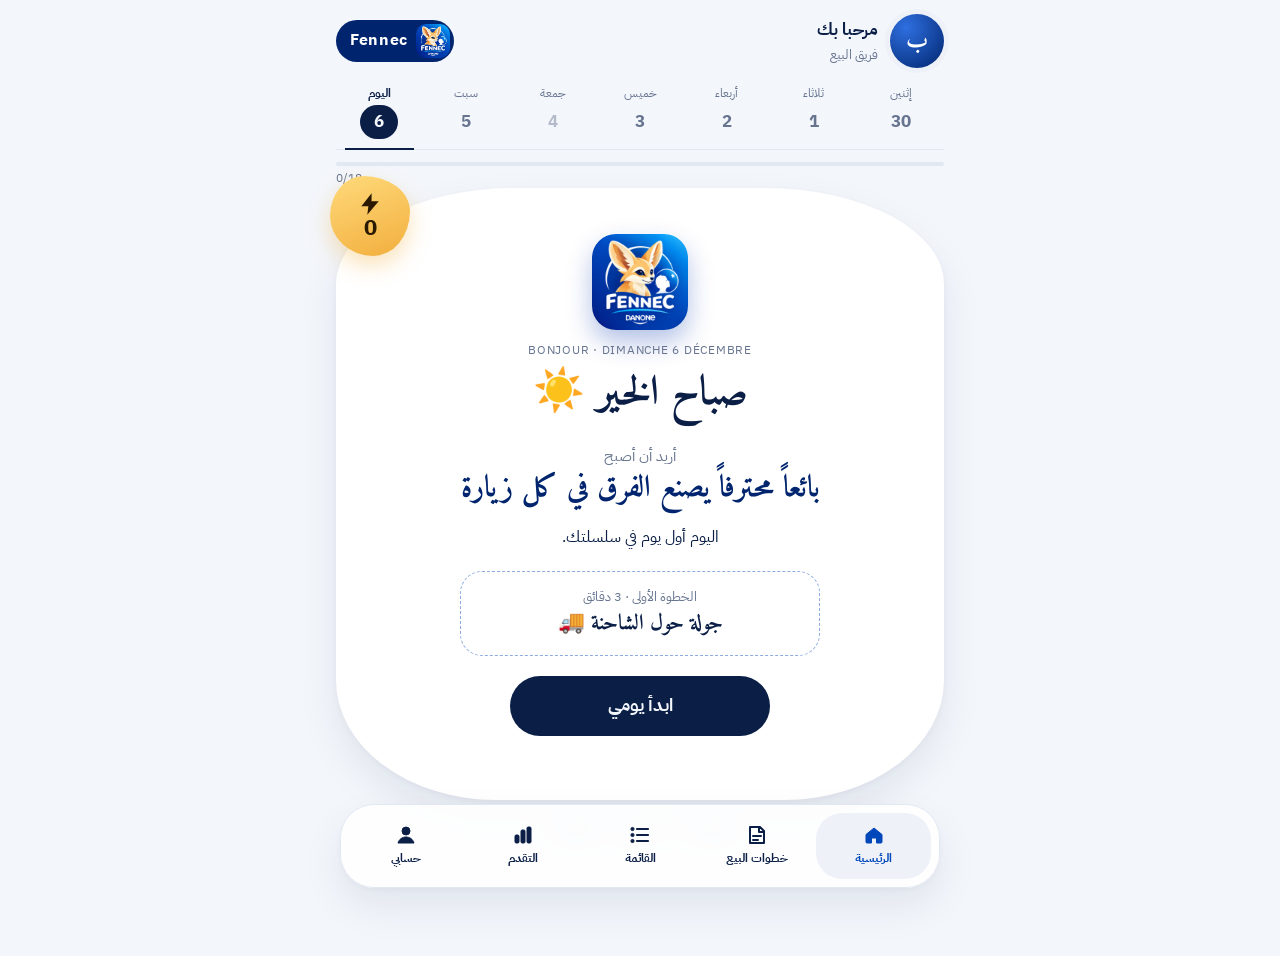
==== commit 0e4f4c21: "Rename app to Fennec and use the Fennec logo as app icon - Home-screen icons (iOS 180, Android 192/5" ====
--- a/danone-vendeur/index.html
+++ b/danone-vendeur/index.html
@@ -5,14 +5,14 @@
   <meta name="viewport" content="width=device-width, initial-scale=1, viewport-fit=cover">
   <meta name="theme-color" content="#F3F6FB" media="(prefers-color-scheme: light)">
   <meta name="theme-color" content="#071330" media="(prefers-color-scheme: dark)">
-  <meta name="description" content="تطبيق البائع — مهام البائع اليومية خطوة بخطوة لفريق البيع في دانون جرجرة.">
-  <title>تطبيق البائع</title>
+  <meta name="description" content="Fennec — مهام البائع اليومية خطوة بخطوة لفريق البيع في دانون جرجرة.">
+  <title>Fennec</title>
   <link rel="manifest" href="manifest.json">
-  <link rel="icon" href="icon.svg" type="image/svg+xml">
+  <link rel="icon" href="icon-192.png" type="image/png">
   <link rel="apple-touch-icon" href="apple-touch-icon.png">
   <meta name="apple-mobile-web-app-capable" content="yes">
   <meta name="mobile-web-app-capable" content="yes">
-  <meta name="apple-mobile-web-app-title" content="تطبيق البائع">
+  <meta name="apple-mobile-web-app-title" content="Fennec">
   <meta name="apple-mobile-web-app-status-bar-style" content="default">
   <link rel="stylesheet" href="fonts/fonts.css">
   <link rel="stylesheet" href="styles.css">
@@ -26,8 +26,8 @@
         <div class="who-sub" id="whoSub">فريق البيع</div>
       </div>
       <div class="brand">
-        <img class="brand-logo" src="brand/logo.png" alt="" onerror="this.remove()">
-        <span class="brand-name">دانون جرجرة</span>
+        <img class="brand-logo" src="fennec-logo.png" alt="" width="34" height="34">
+        <span class="brand-name" dir="ltr">Fennec</span>
       </div>
     </div>
     <div class="week" id="week"></div>
--- a/danone-vendeur/styles.css
+++ b/danone-vendeur/styles.css
@@ -1,5 +1,5 @@
 /* ============================================================
-   تطبيق البائع V2 — هوية دانون جرجرة
+   Fennec V2 — هوية دانون جرجرة
    Layout: one tall "blob" card per task on a milk-white ground,
    week strip on top, floating pill tab bar at the bottom.
    ============================================================ */
@@ -79,10 +79,9 @@
 .who { flex: 1; min-width: 0; }
 .who-name { font-weight: 700; font-size: 1.05rem; }
 .who-sub { font-size: .82rem; color: var(--muted); white-space: nowrap; overflow: hidden; text-overflow: ellipsis; }
-.brand { display: flex; align-items: center; gap: 8px; padding: 8px 14px; border-radius: 99px; background: var(--brand-deep); color: #fff; }
-.brand-logo { height: 22px; width: auto; }
-.brand-name { font-family: var(--display); font-weight: 700; font-size: .95rem; white-space: nowrap; }
-.brand-name::before { content: "★"; color: var(--accent); margin-inline-end: 6px; font-family: var(--ui); }
+.brand { display: flex; align-items: center; gap: 8px; padding: 4px; padding-inline-end: 14px; border-radius: 99px; background: var(--brand-deep); color: #fff; }
+.brand-logo { width: 34px; height: 34px; border-radius: 10px; display: block; }
+.brand-name { font-weight: 700; font-size: 1rem; letter-spacing: .04em; white-space: nowrap; }
 
 .week { display: grid; grid-template-columns: repeat(7, 1fr); margin-top: 16px; border-bottom: 1px solid var(--line); }
 .wd { display: flex; flex-direction: column; align-items: center; gap: 2px; padding-bottom: 10px; position: relative; color: var(--muted); }
@@ -188,6 +187,8 @@
 .first-step { margin: 20px auto 0; padding: 14px 16px; border-radius: 22px; border: 1.5px dashed color-mix(in srgb, var(--brand) 45%, transparent); max-width: 360px; }
 .fs-k { color: var(--muted); font-size: .82rem; }
 .fs-v { font-family: var(--display); font-size: 1.35rem; font-weight: 700; }
+.intro-logo { display: block; width: 96px; height: 96px; margin: -24px auto 10px; border-radius: 24px; box-shadow: 0 12px 26px rgba(0, 51, 168, .3); }
+.ver-logo { width: 40px; height: 40px; border-radius: 11px; vertical-align: middle; }
 .trophy { font-size: 3.6rem; line-height: 1; margin-bottom: 4px; animation: pop .6s cubic-bezier(.2, 1.6, .4, 1); }
 .intro .kpis { text-align: right; margin-top: 16px; }
 
@@ -346,7 +347,9 @@
 @keyframes pop { 0% { transform: scale(.4); opacity: 0; } 100% { transform: scale(1); opacity: 1; } }
 @keyframes rise { from { transform: translateY(24px) scale(.98); opacity: 0; } to { transform: none; opacity: 1; } }
 @media (prefers-reduced-motion: reduce) {
-  .blob.enter, .cel-box, .trophy { animation: none; }
+  .blob.enter, .cel-box, .intro-logo { display: block; width: 96px; height: 96px; margin: -24px auto 10px; border-radius: 24px; box-shadow: 0 12px 26px rgba(0, 51, 168, .3); }
+.ver-logo { width: 40px; height: 40px; border-radius: 11px; vertical-align: middle; }
+.trophy { animation: none; }
   .confetti { display: none; }
   .steps-track { scroll-behavior: auto; }
 }
